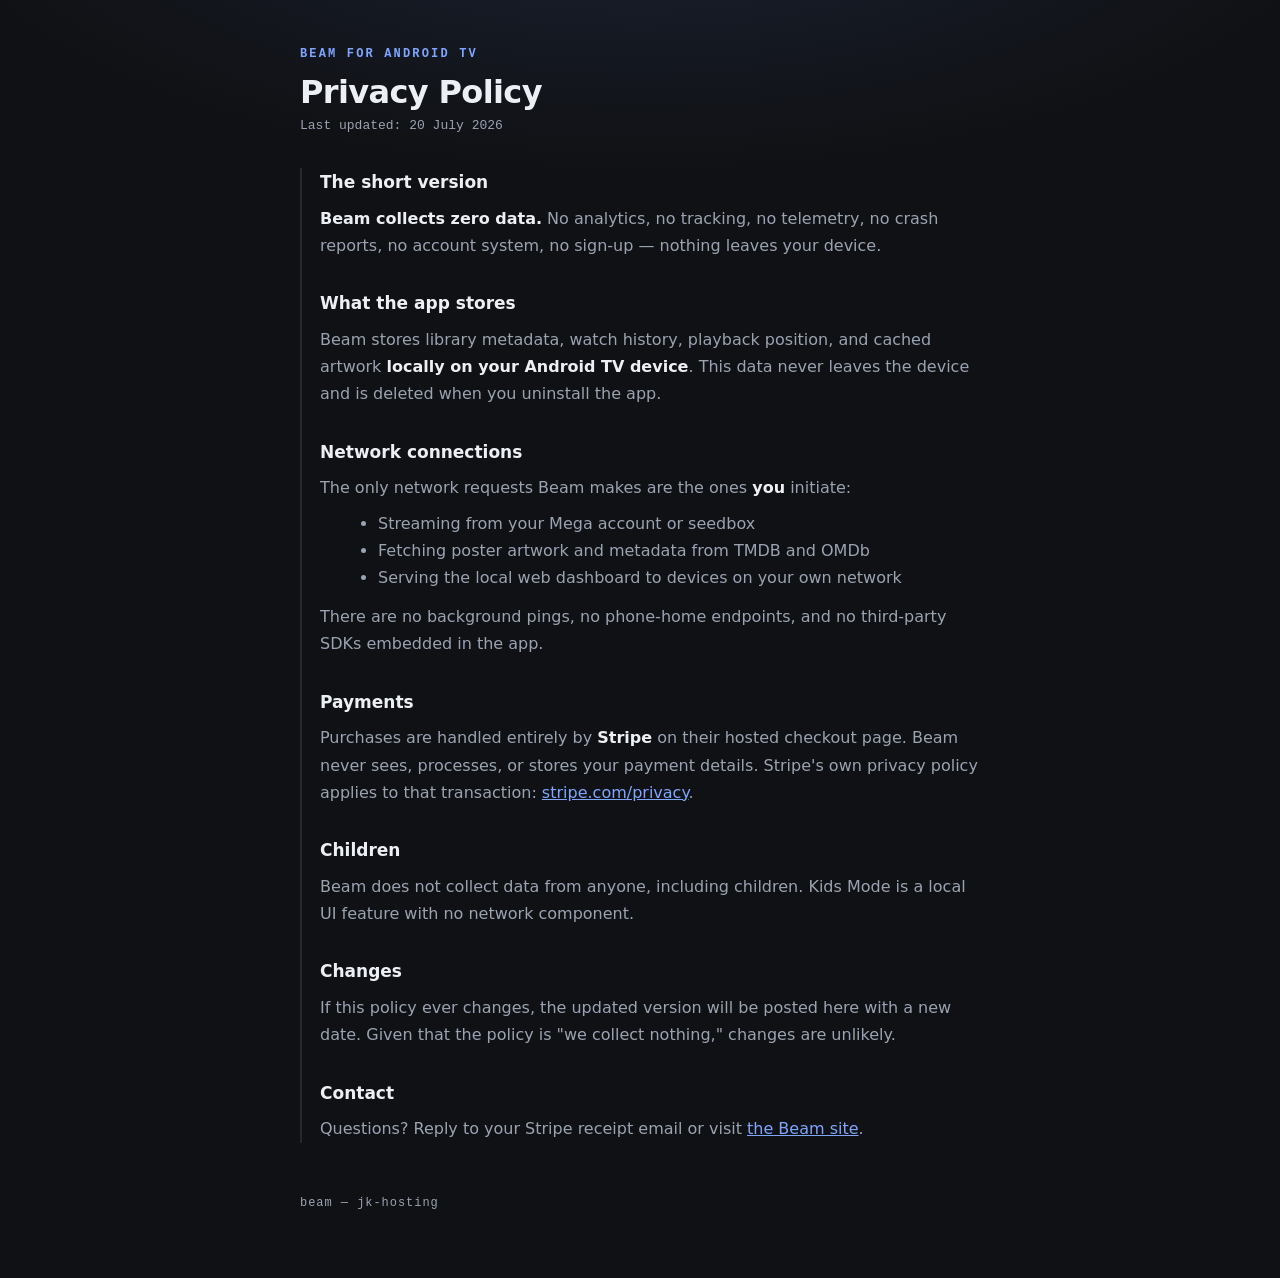
==== docs/privacy.html @ 2fd8302c "Add privacy policy page (zero data collected)" ====
<!doctype html>
<html lang="en">
<head>
<meta charset="utf-8">
<meta name="viewport" content="width=device-width, initial-scale=1">
<title>Beam — Privacy Policy</title>
<style>
  :root {
    --ink: #ECEFF4; --dim: #9AA3B2; --ground: #101114;
    --panel: #17181C; --beam: #7EA6FF; --line: #262830;
  }
  * { box-sizing: border-box; margin: 0; }
  body {
    background:
      radial-gradient(1200px 500px at 50% -10%, #1A2233 0%, transparent 60%),
      var(--ground);
    color: var(--ink);
    font: 16px/1.7 system-ui, -apple-system, "Segoe UI", Roboto, sans-serif;
    padding: 48px 24px 64px;
  }
  main { max-width: 680px; margin: 0 auto; }
  .eyebrow {
    font: 600 12px/1 ui-monospace, "Cascadia Mono", Menlo, monospace;
    letter-spacing: .18em; text-transform: uppercase;
    color: var(--beam); margin-bottom: 14px;
  }
  h1 { font-size: 32px; line-height: 1.15; letter-spacing: -0.02em; margin-bottom: 8px; }
  .updated { color: var(--dim); font: 13px/1 ui-monospace, Menlo, monospace; margin-bottom: 36px; }
  h2 { font-size: 17px; margin: 30px 0 8px; }
  p, li { color: var(--dim); }
  strong { color: var(--ink); font-weight: 600; }
  section { border-left: 2px solid var(--line); padding-left: 18px; }
  a { color: var(--beam); }
  .foot { margin-top: 44px; }
  .foot a {
    color: var(--dim); text-decoration: none;
    font: 12px/1 ui-monospace, Menlo, monospace; letter-spacing: .08em;
  }
  .foot a:hover { color: var(--beam); }
</style>
</head>
<body>
<main>
  <p class="eyebrow">Beam for Android TV</p>
  <h1>Privacy Policy</h1>
  <p class="updated">Last updated: 20 July 2026</p>

  <section>
    <h2>The short version</h2>
    <p><strong>Beam collects zero data.</strong> No analytics, no tracking,
    no telemetry, no crash reports, no account system, no sign-up — nothing
    leaves your device.</p>

    <h2>What the app stores</h2>
    <p>Beam stores library metadata, watch history, playback position, and
    cached artwork <strong>locally on your Android TV device</strong>. This
    data never leaves the device and is deleted when you uninstall the app.</p>

    <h2>Network connections</h2>
    <p>The only network requests Beam makes are the ones <strong>you</strong>
    initiate:</p>
    <ul style="margin: 8px 0 0 18px;">
      <li>Streaming from your Mega account or seedbox</li>
      <li>Fetching poster artwork and metadata from TMDB and OMDb</li>
      <li>Serving the local web dashboard to devices on your own network</li>
    </ul>
    <p style="margin-top: 12px;">There are no background pings, no
    phone-home endpoints, and no third-party SDKs embedded in the app.</p>

    <h2>Payments</h2>
    <p>Purchases are handled entirely by <strong>Stripe</strong> on their
    hosted checkout page. Beam never sees, processes, or stores your payment
    details. Stripe's own privacy policy applies to that transaction:
    <a href="https://stripe.com/privacy">stripe.com/privacy</a>.</p>

    <h2>Children</h2>
    <p>Beam does not collect data from anyone, including children. Kids Mode
    is a local UI feature with no network component.</p>

    <h2>Changes</h2>
    <p>If this policy ever changes, the updated version will be posted here
    with a new date. Given that the policy is "we collect nothing," changes
    are unlikely.</p>

    <h2>Contact</h2>
    <p>Questions? Reply to your Stripe receipt email or visit
    <a href="https://jk-hosting.github.io/Beam-TV-App/">the Beam site</a>.</p>
  </section>

  <p class="foot"><a href="https://jk-hosting.github.io/Beam-TV-App/">beam — jk-hosting</a></p>
</main>
</body>
</html>
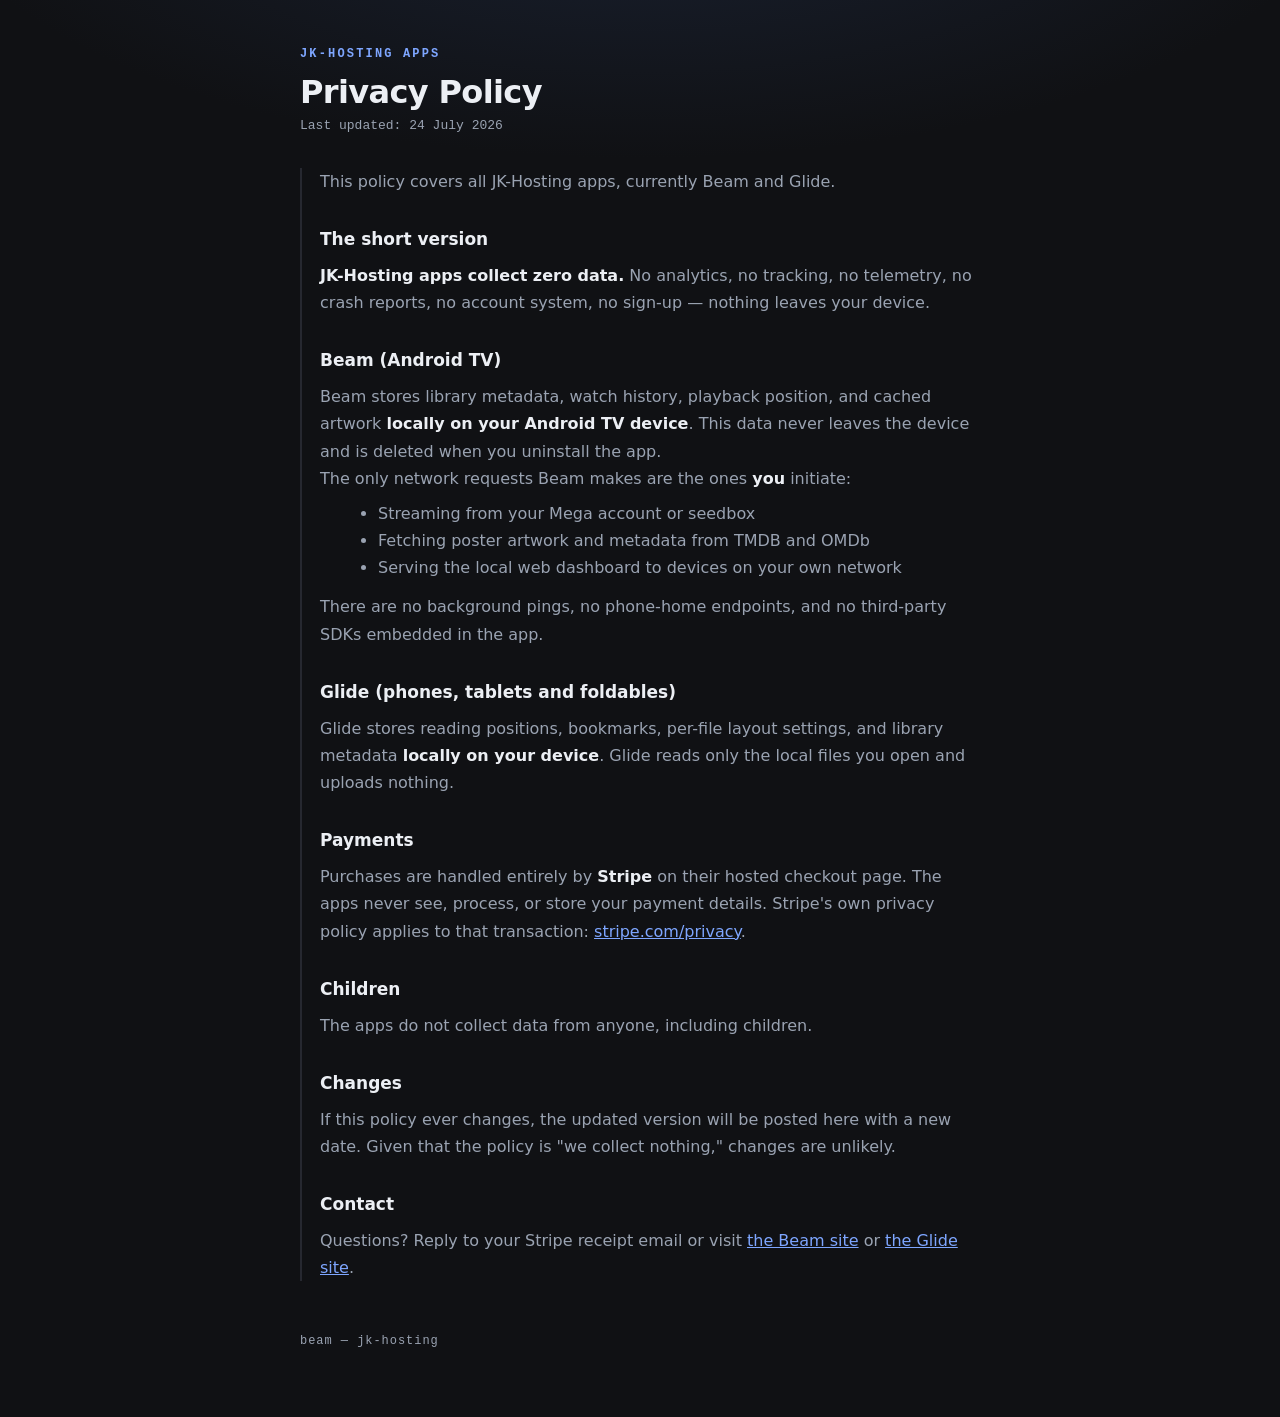
==== commit feb6a8dd: "Umbrella terms & privacy: JK-Hosting apps (Beam + Glide) Co-Authored-By: Claude Opus 4.8 <noreply@an" ====
--- a/docs/privacy.html
+++ b/docs/privacy.html
@@ -3,7 +3,7 @@
 <head>
 <meta charset="utf-8">
 <meta name="viewport" content="width=device-width, initial-scale=1">
-<title>Beam — Privacy Policy</title>
+<title>JK-Hosting — Privacy Policy</title>
 <style>
   :root {
     --ink: #ECEFF4; --dim: #9AA3B2; --ground: #101114;
@@ -41,22 +41,22 @@
 </head>
 <body>
 <main>
-  <p class="eyebrow">Beam for Android TV</p>
+  <p class="eyebrow">JK-Hosting apps</p>
   <h1>Privacy Policy</h1>
-  <p class="updated">Last updated: 20 July 2026</p>
+  <p class="updated">Last updated: 24 July 2026</p>
 
   <section>
+    <p>This policy covers all JK-Hosting apps, currently Beam and Glide.</p>
+
     <h2>The short version</h2>
-    <p><strong>Beam collects zero data.</strong> No analytics, no tracking,
-    no telemetry, no crash reports, no account system, no sign-up — nothing
-    leaves your device.</p>
+    <p><strong>JK-Hosting apps collect zero data.</strong> No analytics, no
+    tracking, no telemetry, no crash reports, no account system, no sign-up —
+    nothing leaves your device.</p>
 
-    <h2>What the app stores</h2>
+    <h2>Beam (Android TV)</h2>
     <p>Beam stores library metadata, watch history, playback position, and
     cached artwork <strong>locally on your Android TV device</strong>. This
     data never leaves the device and is deleted when you uninstall the app.</p>
-
-    <h2>Network connections</h2>
     <p>The only network requests Beam makes are the ones <strong>you</strong>
     initiate:</p>
     <ul style="margin: 8px 0 0 18px;">
@@ -67,15 +67,19 @@
     <p style="margin-top: 12px;">There are no background pings, no
     phone-home endpoints, and no third-party SDKs embedded in the app.</p>
 
+    <h2>Glide (phones, tablets and foldables)</h2>
+    <p>Glide stores reading positions, bookmarks, per-file layout settings, and
+    library metadata <strong>locally on your device</strong>. Glide reads only
+    the local files you open and uploads nothing.</p>
+
     <h2>Payments</h2>
     <p>Purchases are handled entirely by <strong>Stripe</strong> on their
-    hosted checkout page. Beam never sees, processes, or stores your payment
+    hosted checkout page. The apps never see, process, or store your payment
     details. Stripe's own privacy policy applies to that transaction:
     <a href="https://stripe.com/privacy">stripe.com/privacy</a>.</p>
 
     <h2>Children</h2>
-    <p>Beam does not collect data from anyone, including children. Kids Mode
-    is a local UI feature with no network component.</p>
+    <p>The apps do not collect data from anyone, including children.</p>
 
     <h2>Changes</h2>
     <p>If this policy ever changes, the updated version will be posted here
@@ -84,7 +88,8 @@
 
     <h2>Contact</h2>
     <p>Questions? Reply to your Stripe receipt email or visit
-    <a href="https://jk-hosting.github.io/Beam-TV-App/">the Beam site</a>.</p>
+    <a href="https://jk-hosting.github.io/Beam-TV-App/">the Beam site</a> or
+    <a href="https://jk-hosting.github.io/Glide-App/">the Glide site</a>.</p>
   </section>
 
   <p class="foot"><a href="https://jk-hosting.github.io/Beam-TV-App/">beam — jk-hosting</a></p>
